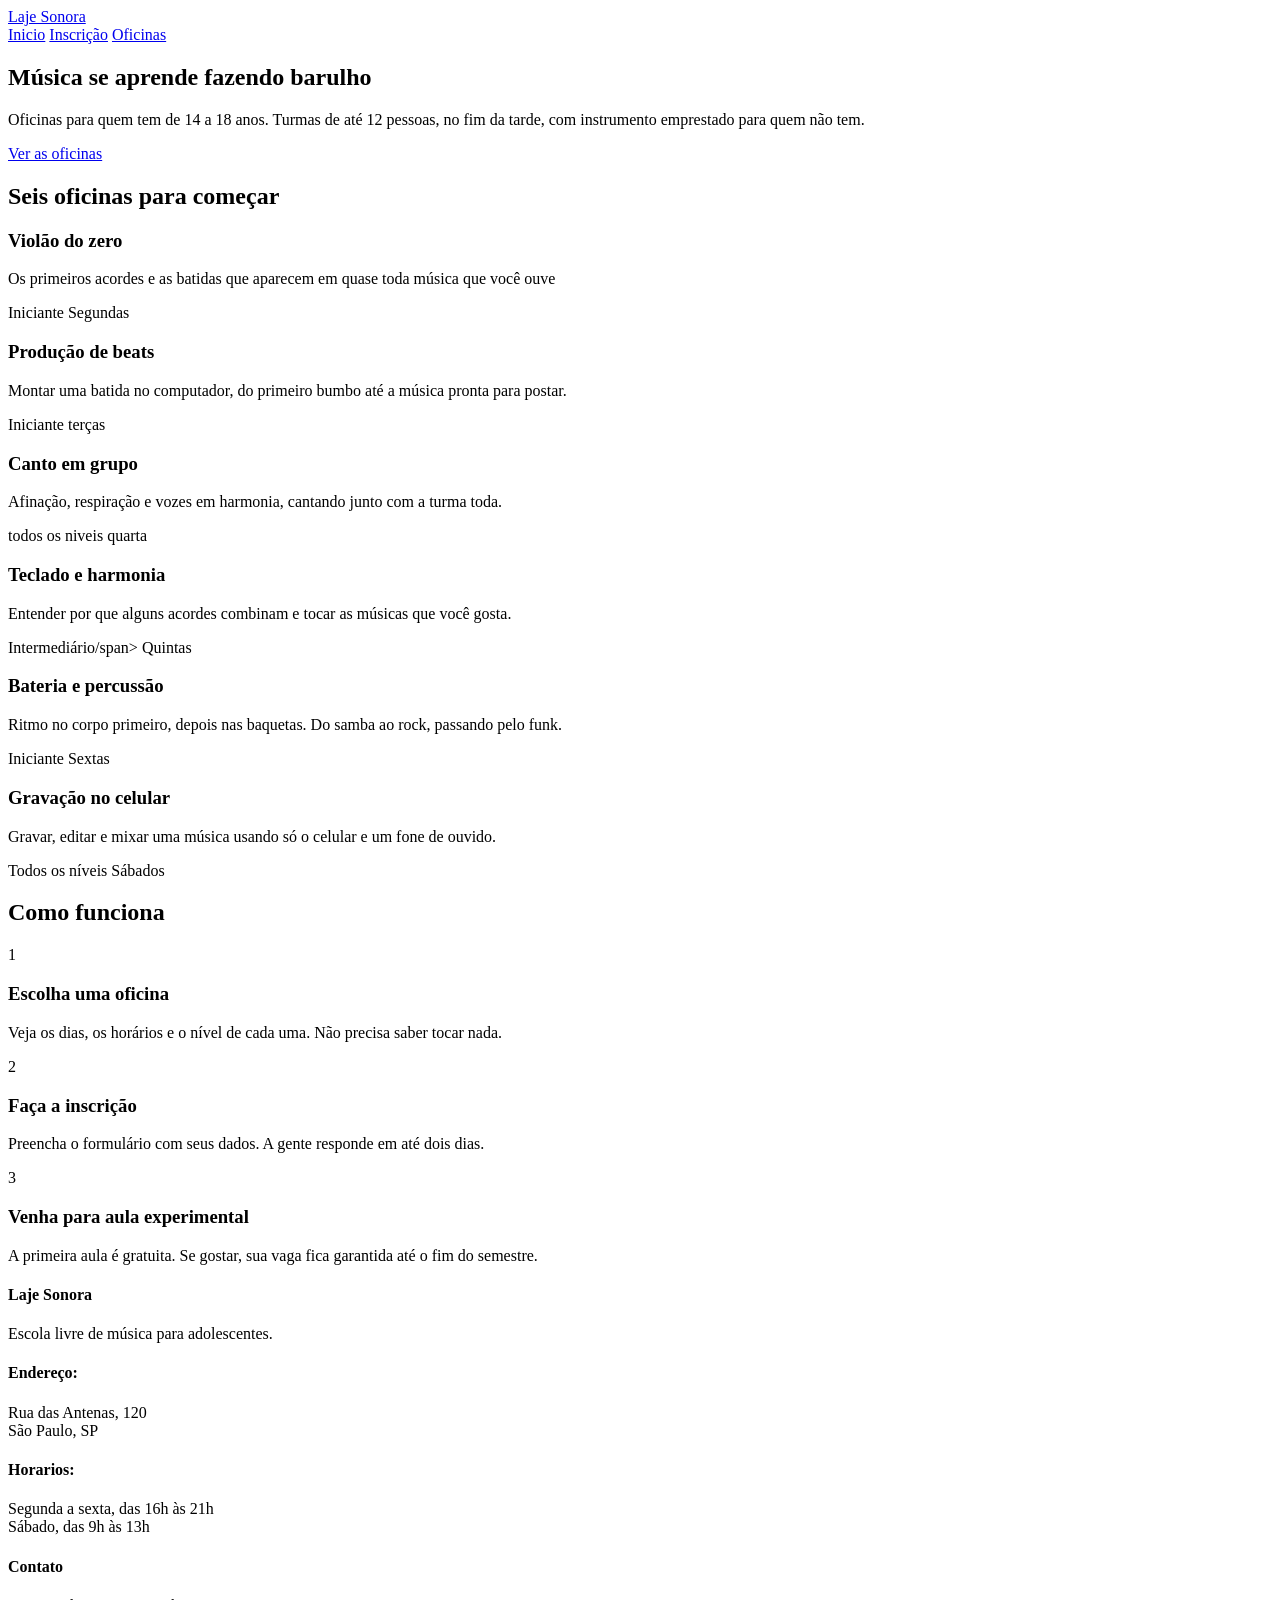
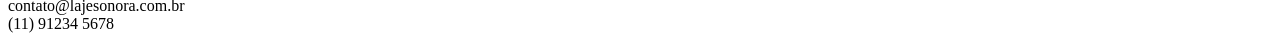
==== index.html @ 5760afb1 "Initial commit" ====
<!DOCTYPE html>
<html lang="pt-br">
<head>
    <meta charset="UTF-8">
    <meta name="viewport" content="width=device-width, initial-scale=1.0">

<link rel="preconnect" href="https://fonts.googleapis.com">
<link rel="preconnect" href="https://fonts.gstatic.com" crossorigin>
<link href="https://fonts.googleapis.com/css2?family=Archivo:ital,wght@0,100..900;1,100..900&family=Big+Shoulders:opsz,wght@10..72,100..900&display=swap" rel="stylesheet">

    <link rel="stylesheet" href="index.css">
    <title>Laje Sonora | Início</title>
    
</head>
<body>
    <header class="conteudo topo">
        <a href="index.html" class="logo">Laje Sonora</a>

        <nav class="menu">
            <a class="atual" href="./index.html">Inicio</a>
            <a href="./inscricao.html">Inscrição</a>
            <a href="./oficinas.html">Oficinas</a>
        </nav>
    </header>

    <main>
        <section class="conteudo cartazes">
            <div class="cartaz cartaz-principal">
                <h1>Música se aprende fazendo barulho</h1>
            </div>
            <div class="cartaz cartaz-lateral">
                <p>Oficinas para quem tem de 14 a 18 anos. Turmas de até 12 pessoas, no fim da tarde, com instrumento emprestado para quem não tem.</p>
                <a href="./oficinas.html" class="botao">Ver as oficinas</a>
            </div>
        </section>
        <section class="conteudo secao">
            <h2 class="titulo-secao">Seis oficinas para começar</h2>
            <div class="cards">
                <article class="card">
                    <div class="foto foto-azul"></div>
                    <div class="card-texto">
                        <h3>Violão do zero</h3>
                        <p> Os primeiros acordes e as batidas que aparecem em quase toda música que você ouve</p>
                        <div class="card-info">
                            <span>Iniciante</span>
                            <span>Segundas</span>
                        </div>
                    </div>
                </article>
                <div class="cards">
                    <article class="card">
                        <div class="foto-amarela"></div>
                        <div class="card-texto">
                            <h3>Produção de beats</h3>
                            <p>Montar uma batida no computador, do primeiro bumbo até a música pronta para postar.</p>
                            <div class="card-info">
                                <span>Iniciante</span>
                                <span>terças</span>
                            </div>
                        </div>
                    </article>
                    <div class="cards">
                        <article class="card">
                            <div class="foto-tinta"></div>
                            <div class="card-texto">
                                <h3>Canto em grupo</h3>
                                <p>Afinação, respiração e vozes em harmonia, cantando junto com a turma toda.</p>
                                <div class="card-info">
                                    <span>todos os niveis</span>
                                    <span>quarta</span>
                                </div>
                            </div>
                        </article>
                        <div class="cards">
                            <article class="card">
                                <div class="foto"></div>
                                <div class="card-texto">
                                    <h3>Teclado e harmonia</h3>
                                    <p>Entender por que alguns acordes combinam e tocar as músicas que você gosta.</p>
                                    <div class="card-info">
                                        <span>Intermediário/span>
                                        <span>Quintas</span>
                                    </div>
                                </div>
                            </article>
                            <div class="cards">
                                <article class="card">
                                    <div class="foto-azul"></div>
                                    <div class="card-texto">
                                        <h3>Bateria e percussão</h3>
                                        <p>Ritmo no corpo primeiro, depois nas baquetas. Do samba ao rock, passando pelo funk.</p>
                                        <div class="card-info">
                                            <span>Iniciante<span>
                                            <span>Sextas</span>
                                        </div>
                                    </div>
                                </article>
                                <div class="cards">
                                    <article class="card">
                                        <div class="foto-amarela"></div>
                                        <div class="card-texto">
                                            <h3>Gravação no celular</h3>
                                            <p>Gravar, editar e mixar uma música usando só o celular e um fone de ouvido.</p>
                                            <div class="card-info">
                                                <span>Todos os níveis<span>
                                                <span>Sábados</span>
                                            </div>
                                        </div>
                                    </article>
            </div>
        </section>
        <section class="conteudo secao ">
            <h2 class="titulo-secao">Como funciona</h2>
            <div class="passos">
                <div class="passo">
                    <p class="passo-numero">1</p>
                    <h3>Escolha uma oficina</h3>
                    <p>Veja os dias, os horários e o nível de cada uma. Não precisa saber tocar nada.</p>
                </div>
                <div class="passo">
                    <p class="passo-numero">2</p>
                    <h3>Faça a inscrição</h3>
                    <p>Preencha o formulário com seus dados. A gente responde em até dois dias.</p>
                </div>
                <div class="passo">
                    <p class="passo-numero">3</p>
                    <h3>Venha para aula experimental</h3>
                    <p>A primeira aula é gratuita. Se gostar, sua vaga fica garantida até o fim do semestre.</p>
                </div>
            </div>
        </section>
    </main>
    <footer class="radape">
        <div class="conteudo-rodape-colunas">
            <div class="rodape-coluna">
                <h4>Laje Sonora</h4>
                <p>Escola livre de música para adolescentes.</p>
            </div>
            <div class="rodape-coluna">
                <h4>Endereço:</h4>
                <p>Rua das Antenas, 120  <br>São Paulo, SP</p>
            </div>
            <div class="rodape-coluna">
                <h4>Horarios:</h4>
                <p>Segunda a sexta, das 16h às 21h <br>Sábado, das 9h às 13h</p>
            </div>
            <div class="rodape-coluna">
                <h4>Contato</h4>
                <p>contato@lajesonora.com.br <br>(11) 91234 5678</p>
            </div>
        </div>

    </footer>
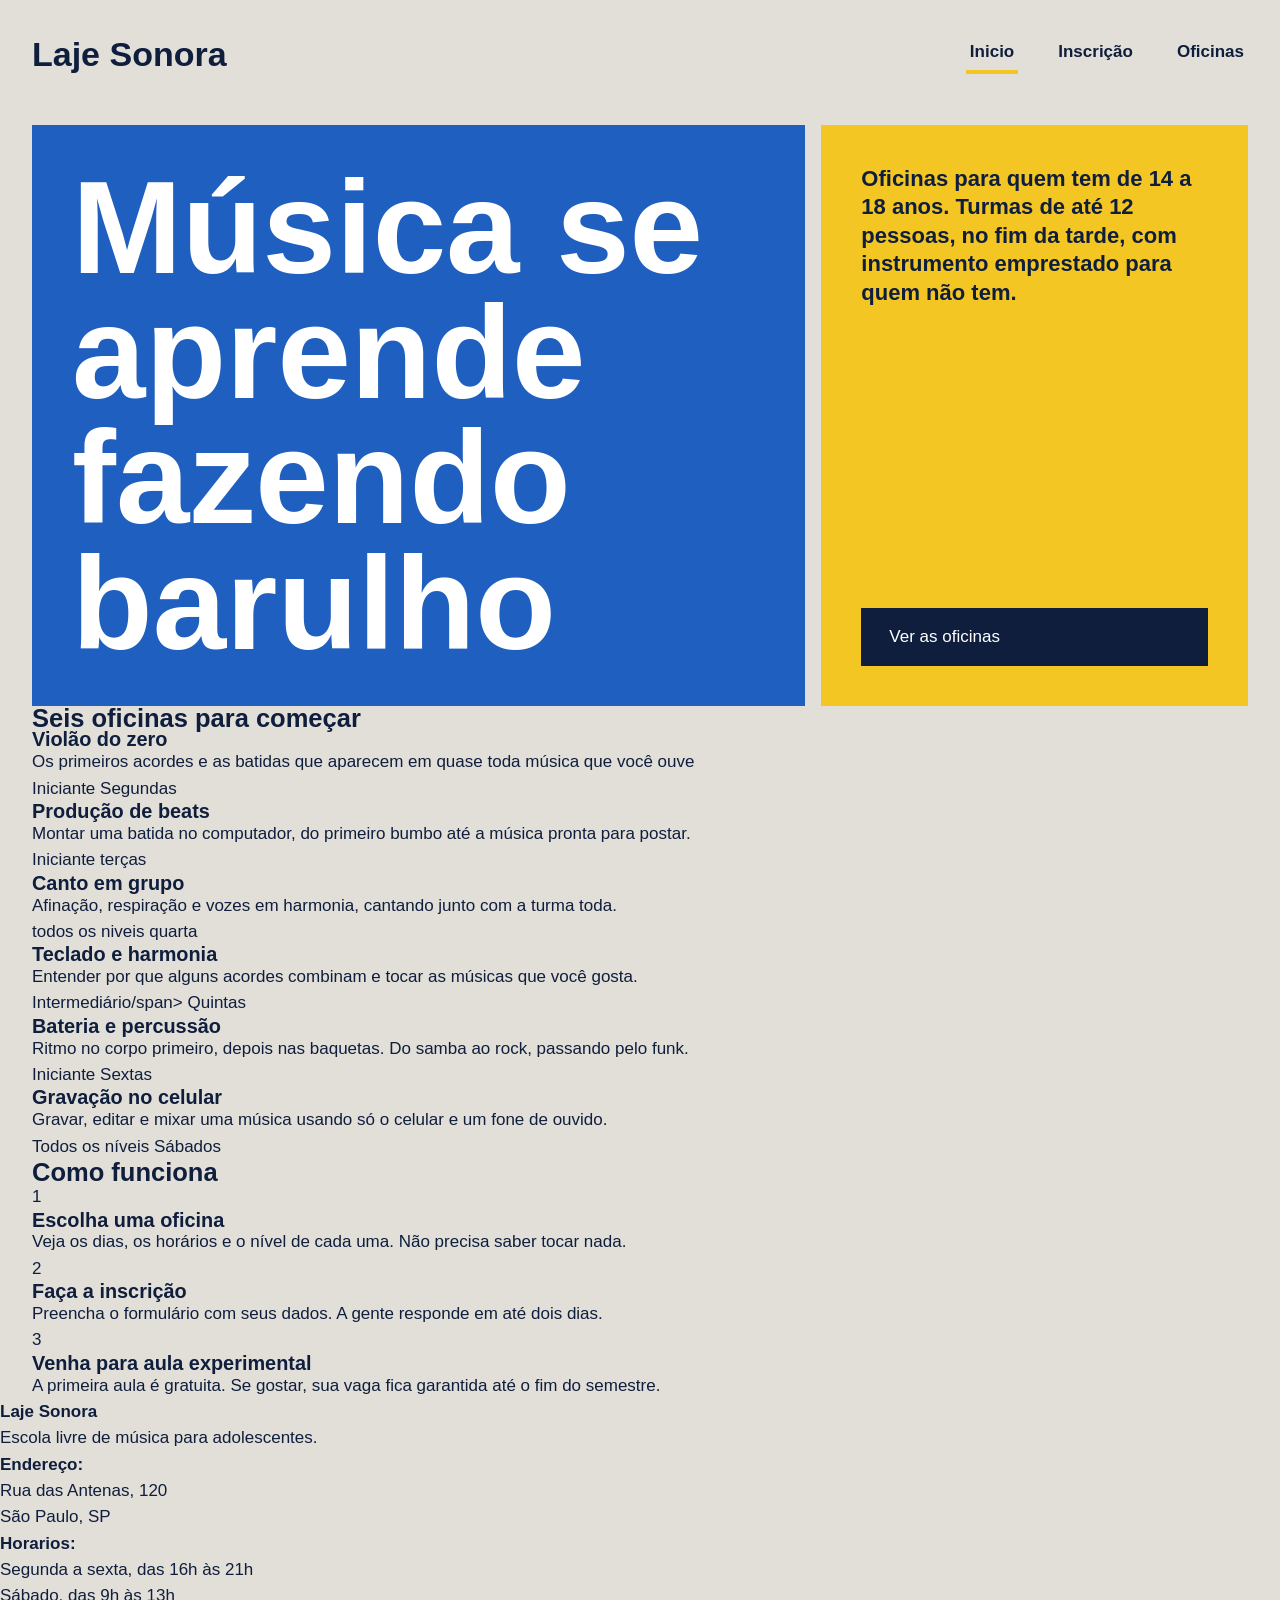
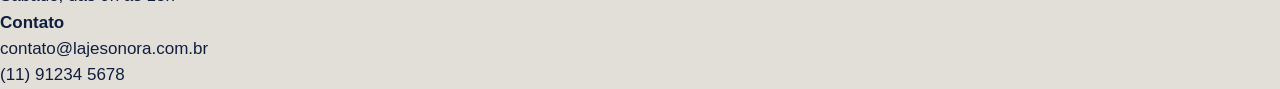
==== commit e133fa57: "cartazes do topo" ====
--- a/index.html
+++ b/index.html
@@ -130,7 +130,7 @@
             </div>
         </section>
     </main>
-    <footer class="radape">
+    <footer class="rodape">
         <div class="conteudo-rodape-colunas">
             <div class="rodape-coluna">
                 <h4>Laje Sonora</h4>
--- a/index.css
+++ b/index.css
@@ -0,0 +1,120 @@
+*{
+    margin: 0;
+    padding: 0;
+    box-sizing: border-box;
+}
+:root{
+    --concreto: #E2DFD8;
+    --concreto-escuro: #CBC7BE;
+    --tinta: #0F1E3D;
+    --caixa-dagua: #1F5FBF;
+    --fita: #F3C623;
+    --branco: #FFFFFF;
+
+    --fonte-cartaz: "Big Shoulders", "Arial Narrow", sans-serif;
+    --fonte-texto:"Archivo", Arial, sans-serif;
+}
+body{
+    background: var(--concreto);
+    color: var(--tinta);
+    font-family: var(--fonte-texto);
+    font-size: 17px;
+    line-height: 1.55;
+}
+a{
+    color: inherit;
+}
+h1, h2, h3{
+    font-family: var(--fonte-cartaz);
+    font-weight: 900;
+    line-height: 0.95;
+}
+.conteudo{
+    max-width: 1200;
+    margin-inline: auto;
+    padding-inline: 32px;
+}
+.topo{
+    padding-block: 28px;
+    justify-content: space-between;
+    align-items: center;
+    display: flex
+}
+.logo{
+    font: var(--fonte-cartaz);
+    font-size: 34px;
+    font-weight: 900;
+    text-decoration: none;
+}
+.menu{
+    display: flex;
+    gap: 36px;
+
+}
+.menu a{
+    font-weight: 900;
+    text-decoration: none;
+    padding: 4px;
+    border-bottom: 4px solid transparent;
+}
+
+.menu a:hover{
+    border-bottom-color: var(--tinta);
+}
+
+.menu a.atual{
+    border-bottom-color:var(--fita) ;
+}
+
+.cartazes{
+    margin-top: 16px;
+    display: flex;
+    flex-direction: row;
+    gap: 16px;
+}
+
+.cartaz{
+    padding: 40px;
+}
+
+.cartaz-principal{
+    background-color: var(--caixa-dagua);
+    color: var(--branco);
+    flex: 2;
+}
+
+.cartaz-principal h1{
+    font-size: 132px;
+    max-width: 9ch;
+}
+.cartaz-lateral{
+    background-color: var(--fita);
+    flex: 1;
+    display: flex;
+    flex-direction: column;
+    justify-content: space-between;
+    gap: 32px;
+}
+
+.cartaz-lateral p{
+    font-size: 22px;
+    font-weight: 600;
+    line-height: 1.3;
+    align-items: flex-start;
+}
+
+.botao{
+    background-color: var(--tinta);
+    color: var(--branco);
+    font-weight: 700;
+    text-decoration: none;
+    padding: 16px 28px;
+    border: none;
+    font: var(--fonte-texto);
+    font-size: 17px;
+    cursor: pointer;
+}
+
+.botao:hover{
+    background-color: var(--caixa-dagua);
+}
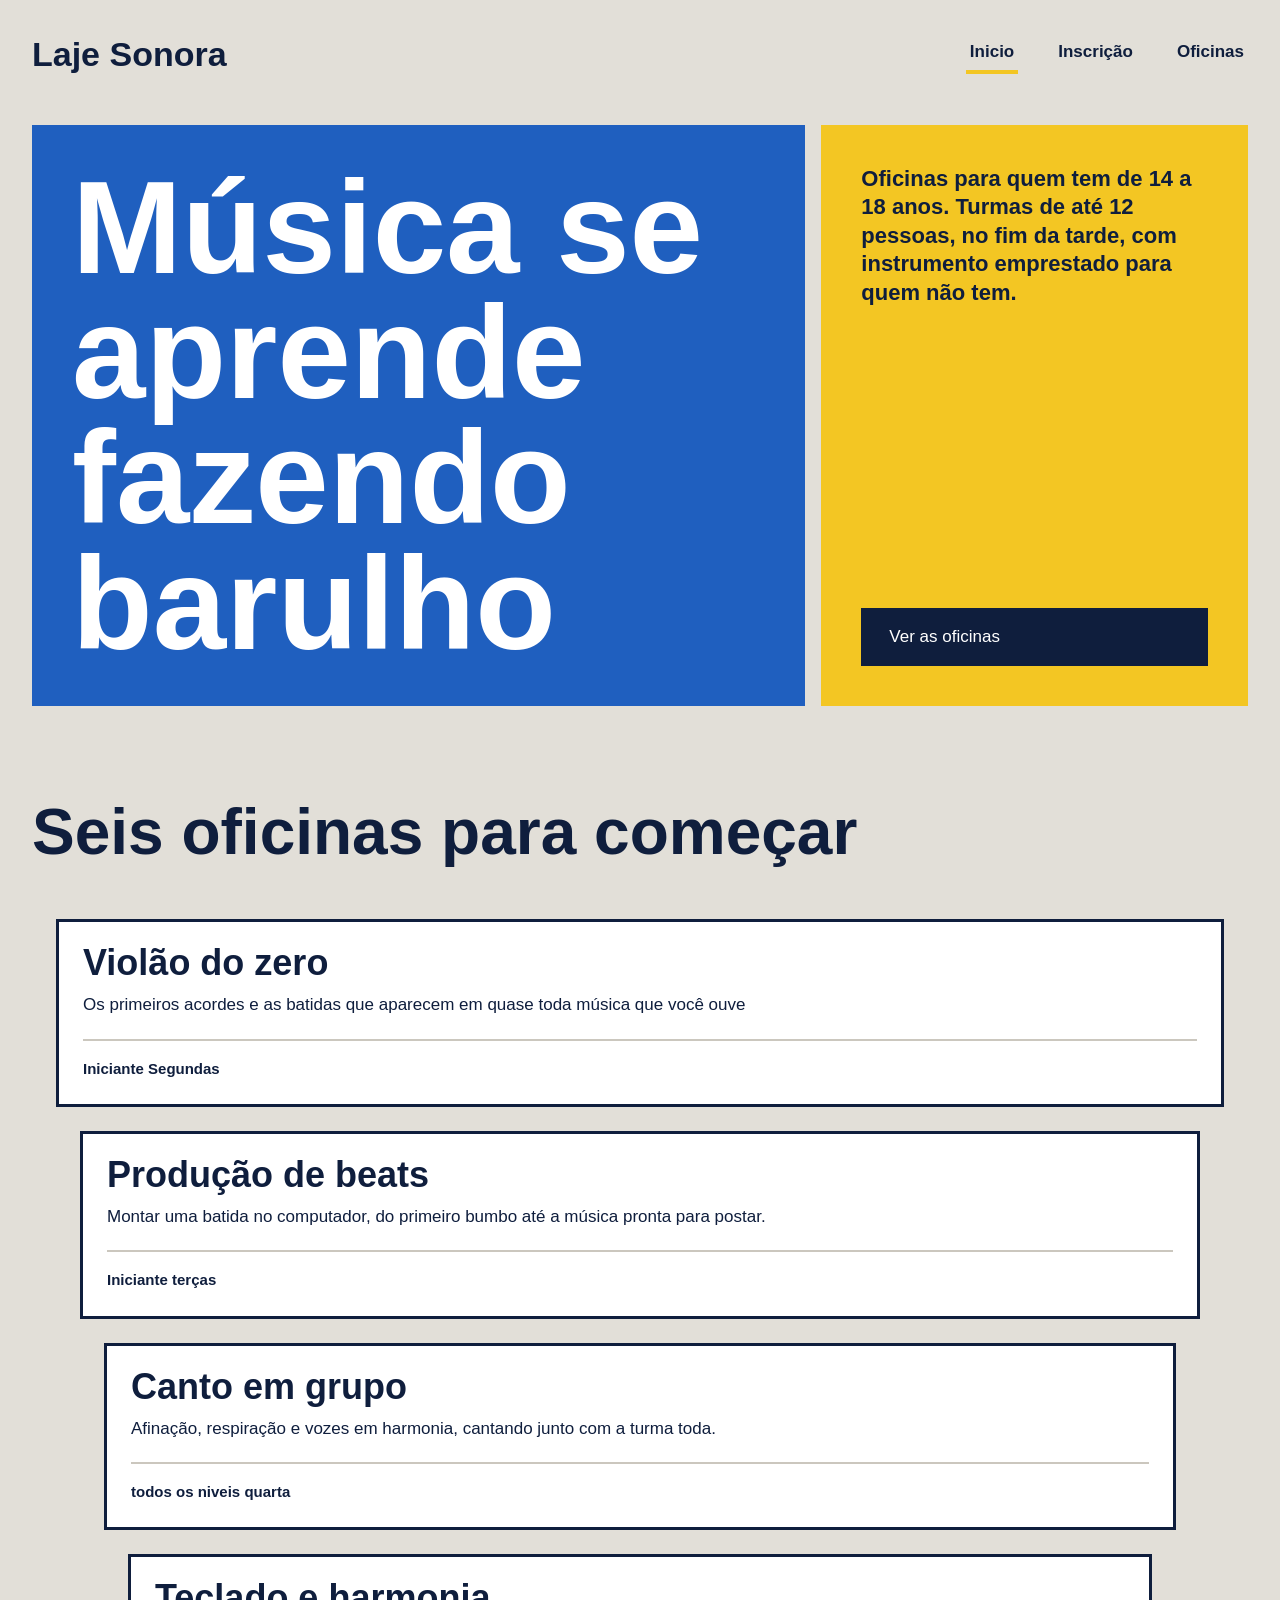
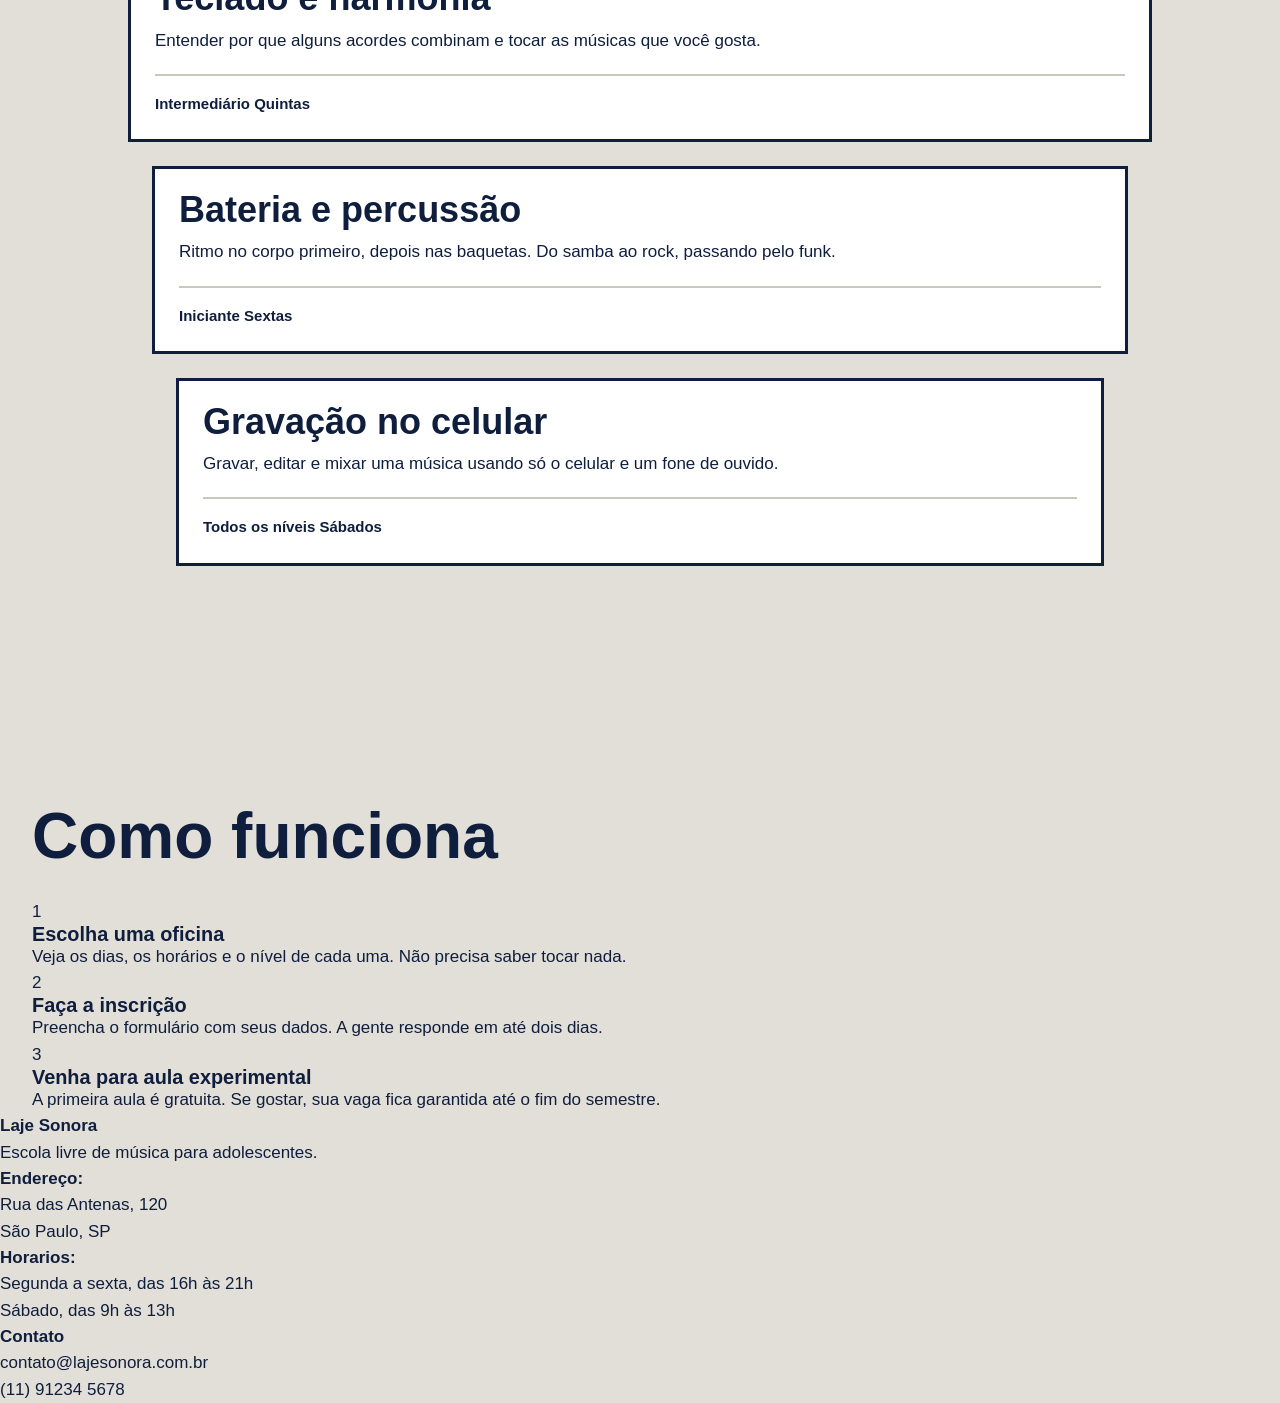
==== commit fa3810df: "Cards das oficinas" ====
--- a/index.html
+++ b/index.html
@@ -78,7 +78,7 @@
                                     <h3>Teclado e harmonia</h3>
                                     <p>Entender por que alguns acordes combinam e tocar as músicas que você gosta.</p>
                                     <div class="card-info">
-                                        <span>Intermediário/span>
+                                        <span>Intermediário</span>
                                         <span>Quintas</span>
                                     </div>
                                 </div>
--- a/index.css
+++ b/index.css
@@ -117,4 +117,61 @@
 
 .botao:hover{
     background-color: var(--caixa-dagua);
+}
+.secao{
+    margin-top: 96px;
+}
+
+.titulo-secao{
+    font-size: 64px;
+    margin-bottom: 32px;
+}
+
+.cards{
+    flex-wrap: wrap;
+    padding: 24px;
+
+}
+
+.card{
+    background-color: var(--branco);
+    border: 3px solid var(--tinta);
+    flex: 1 1 340px;
+}
+
+.car.foto{
+    height: 170px;
+}
+
+.foto{
+    background-color: var(--concreto-escuro);
+}
+
+.foto-azul {
+    background-color: var(--caixa-dagua);
+}
+
+.foto-amarela{
+    background-color: var(--fita);
+} 
+
+.foto-tinta{
+    background-color: var(--tinta);
+}
+
+.card-texto{
+    padding: 24px;
+}
+
+.card h3{
+    font-size: 36px;
+    margin-bottom: 12px;
+}
+
+.card-info{
+    margin-top: 20px;
+    padding-top: 16px;
+    border-top: 2px solid var(--concreto-escuro);
+    font-weight: 600;
+    font-size: 15px;
 }
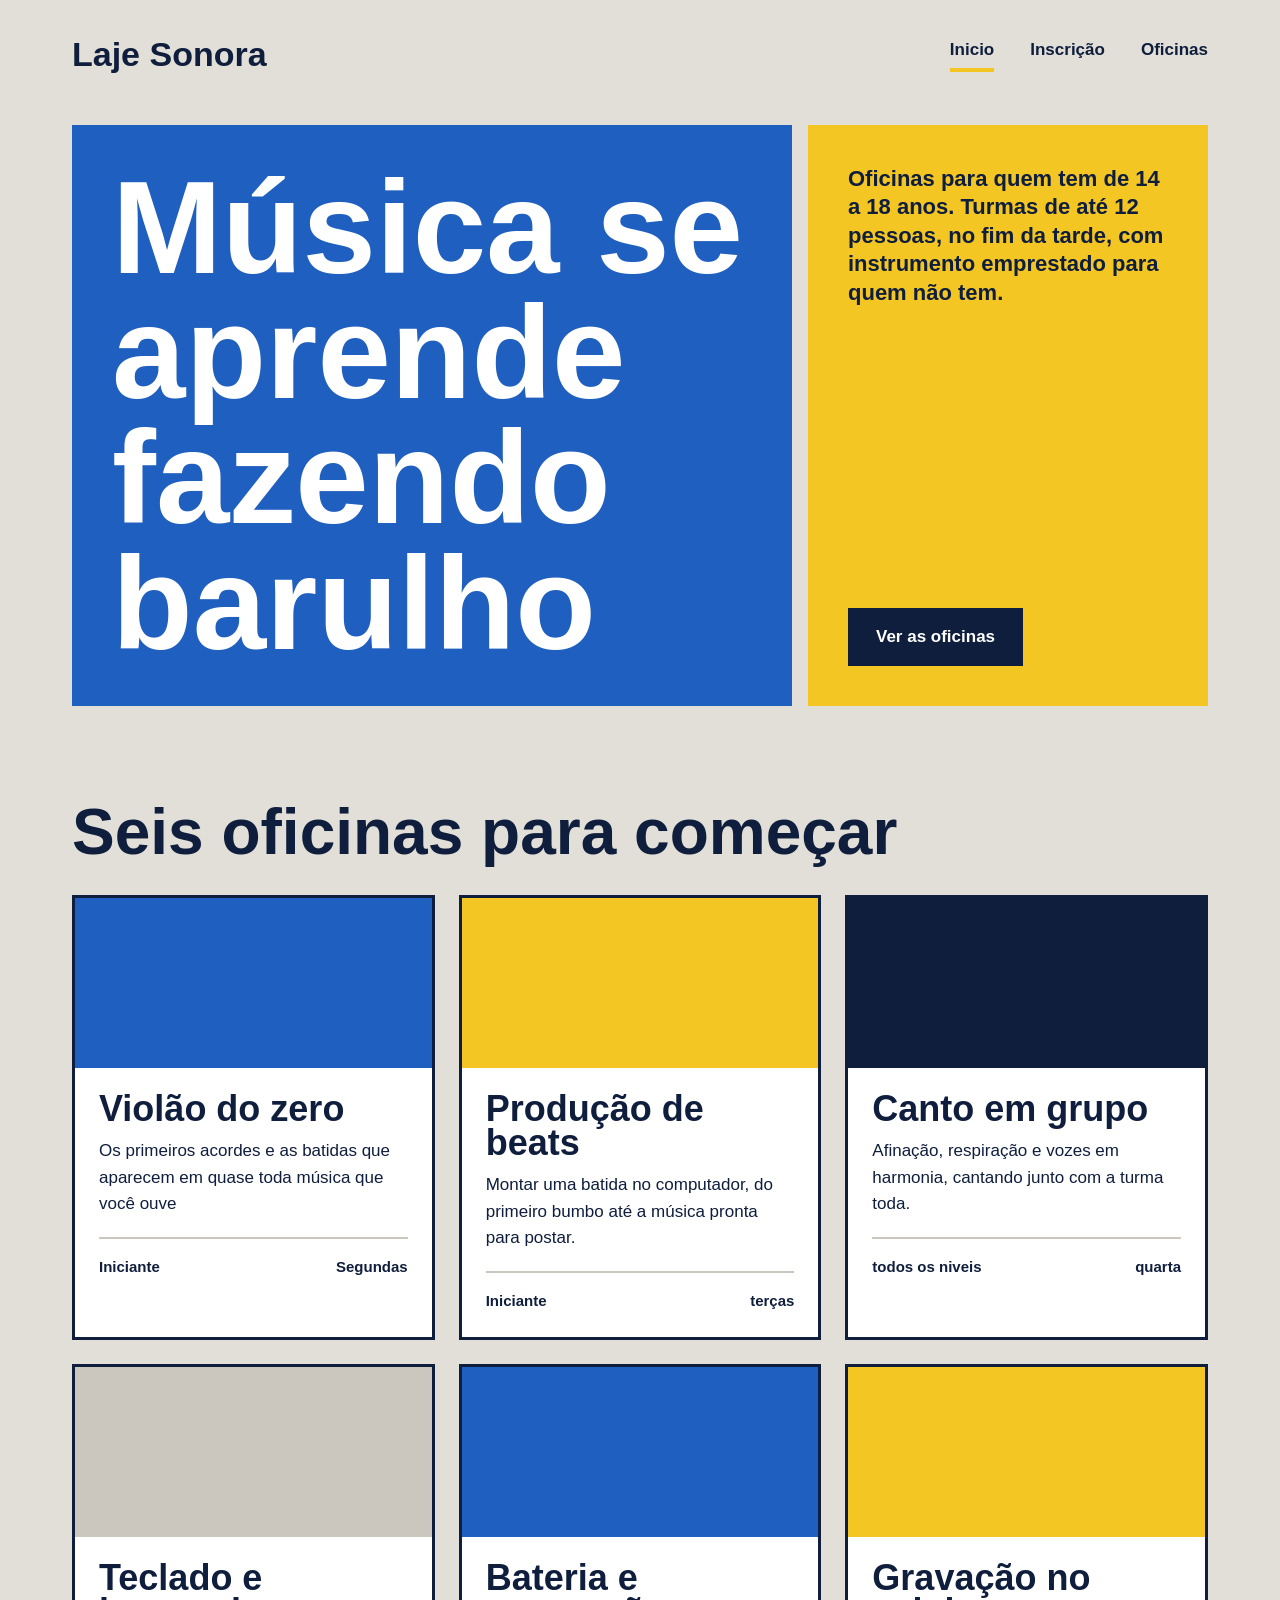
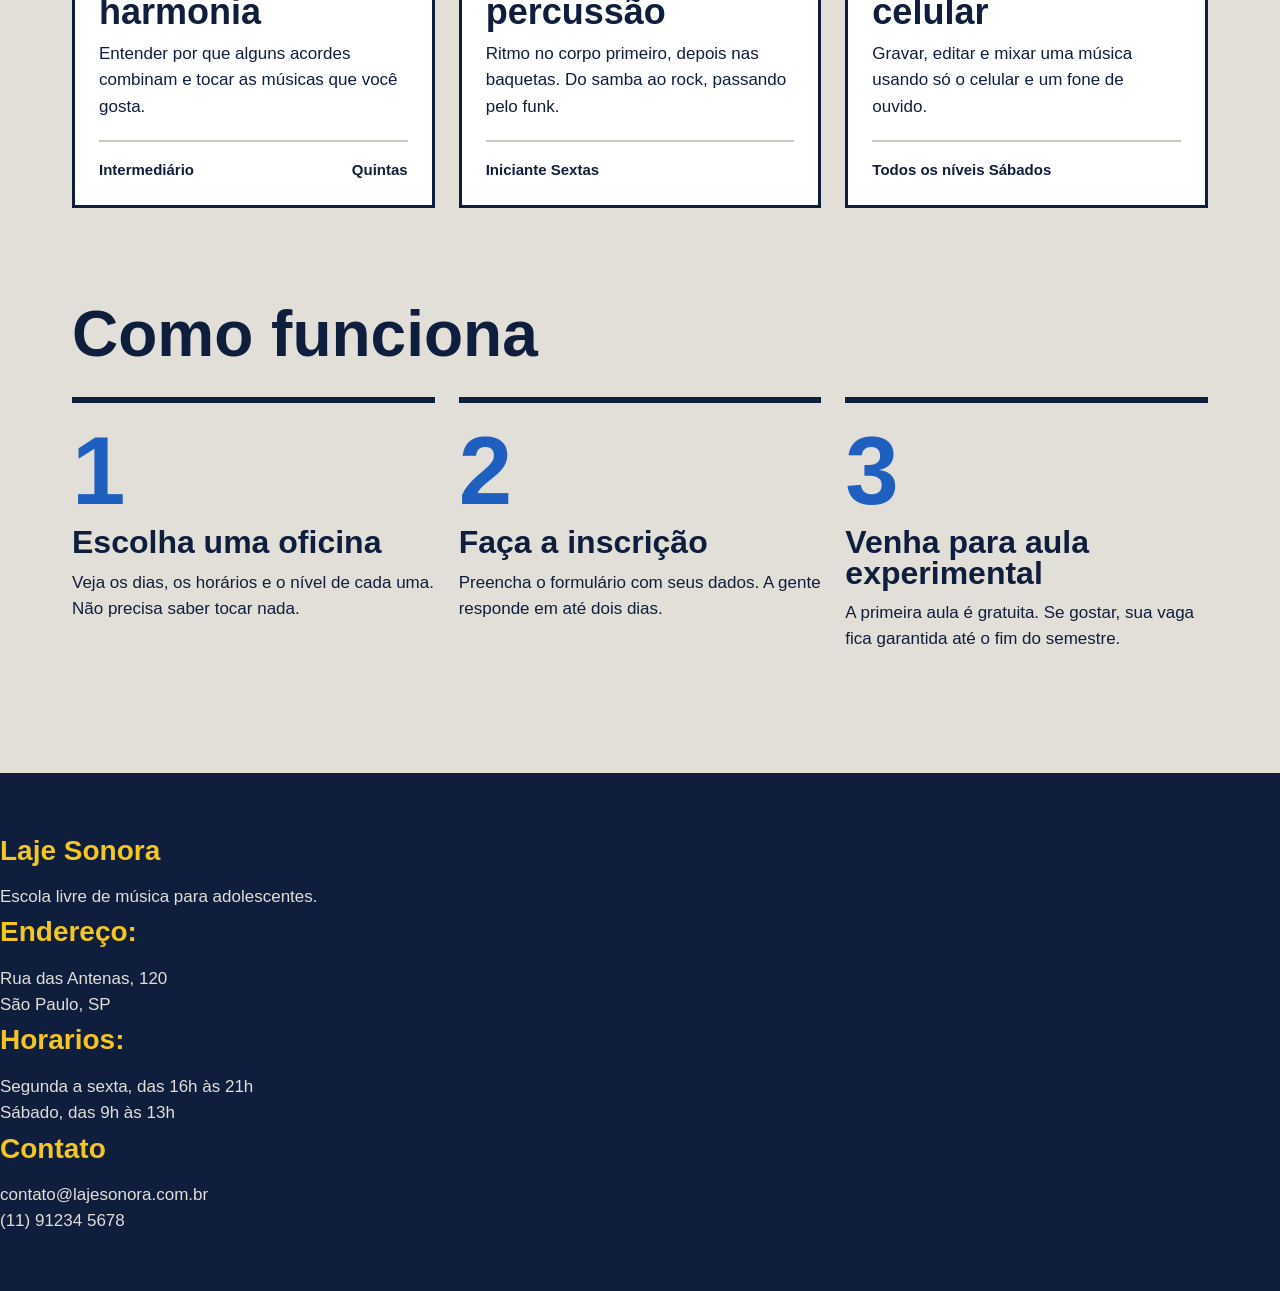
==== commit 72d45084: "Página inicial pronta" ====
--- a/index.html
+++ b/index.html
@@ -47,9 +47,8 @@
                         </div>
                     </div>
                 </article>
-                <div class="cards">
                     <article class="card">
-                        <div class="foto-amarela"></div>
+                        <div class="foto foto-amarela"></div>
                         <div class="card-texto">
                             <h3>Produção de beats</h3>
                             <p>Montar uma batida no computador, do primeiro bumbo até a música pronta para postar.</p>
@@ -59,9 +58,8 @@
                             </div>
                         </div>
                     </article>
-                    <div class="cards">
                         <article class="card">
-                            <div class="foto-tinta"></div>
+                            <div class="foto foto-tinta"></div>
                             <div class="card-texto">
                                 <h3>Canto em grupo</h3>
                                 <p>Afinação, respiração e vozes em harmonia, cantando junto com a turma toda.</p>
@@ -71,7 +69,6 @@
                                 </div>
                             </div>
                         </article>
-                        <div class="cards">
                             <article class="card">
                                 <div class="foto"></div>
                                 <div class="card-texto">
@@ -83,9 +80,8 @@
                                     </div>
                                 </div>
                             </article>
-                            <div class="cards">
                                 <article class="card">
-                                    <div class="foto-azul"></div>
+                                    <div class="foto foto-azul"></div>
                                     <div class="card-texto">
                                         <h3>Bateria e percussão</h3>
                                         <p>Ritmo no corpo primeiro, depois nas baquetas. Do samba ao rock, passando pelo funk.</p>
@@ -95,9 +91,8 @@
                                         </div>
                                     </div>
                                 </article>
-                                <div class="cards">
                                     <article class="card">
-                                        <div class="foto-amarela"></div>
+                                        <div class="foto foto-amarela"></div>
                                         <div class="card-texto">
                                             <h3>Gravação no celular</h3>
                                             <p>Gravar, editar e mixar uma música usando só o celular e um fone de ouvido.</p>
--- a/index.css
+++ b/index.css
@@ -3,7 +3,8 @@
     padding: 0;
     box-sizing: border-box;
 }
-:root{
+
+:root {
     --concreto: #E2DFD8;
     --concreto-escuro: #CBC7BE;
     --tinta: #0F1E3D;
@@ -12,64 +13,71 @@
     --branco: #FFFFFF;
 
     --fonte-cartaz: "Big Shoulders", "Arial Narrow", sans-serif;
-    --fonte-texto:"Archivo", Arial, sans-serif;
+    --fonte-texto: "Archivo", Arial, sans-serif;
 }
-body{
+
+body {
     background: var(--concreto);
     color: var(--tinta);
     font-family: var(--fonte-texto);
     font-size: 17px;
     line-height: 1.55;
 }
-a{
+
+a {
     color: inherit;
 }
-h1, h2, h3{
+
+h1, h2, h3 {
     font-family: var(--fonte-cartaz);
     font-weight: 900;
     line-height: 0.95;
+
 }
+
 .conteudo{
-    max-width: 1200;
+    max-width: 1200px;
     margin-inline: auto;
     padding-inline: 32px;
 }
+
 .topo{
     padding-block: 28px;
+    display: flex;
     justify-content: space-between;
     align-items: center;
-    display: flex
 }
+
 .logo{
-    font: var(--fonte-cartaz);
+    font-family: var(--fonte-cartaz);
     font-size: 34px;
     font-weight: 900;
     text-decoration: none;
 }
+
 .menu{
     display: flex;
     gap: 36px;
+}
 
-}
 .menu a{
-    font-weight: 900;
+    font-weight: 600;
     text-decoration: none;
-    padding: 4px;
+    padding-bottom: 4px;
     border-bottom: 4px solid transparent;
 }
 
-.menu a:hover{
+.menu a:hover {
     border-bottom-color: var(--tinta);
 }
 
 .menu a.atual{
-    border-bottom-color:var(--fita) ;
+    border-bottom-color: var(--fita);
 }
 
-.cartazes{
+.cartazes {
     margin-top: 16px;
     display: flex;
-    flex-direction: row;
     gap: 16px;
 }
 
@@ -78,7 +86,7 @@
 }
 
 .cartaz-principal{
-    background-color: var(--caixa-dagua);
+    background: var(--caixa-dagua);
     color: var(--branco);
     flex: 2;
 }
@@ -87,91 +95,80 @@
     font-size: 132px;
     max-width: 9ch;
 }
-.cartaz-lateral{
-    background-color: var(--fita);
+
+.cartaz-lateral {
+    background: var(--fita);
     flex: 1;
     display: flex;
     flex-direction: column;
     justify-content: space-between;
     gap: 32px;
+    align-items: flex-start;
 }
 
 .cartaz-lateral p{
     font-size: 22px;
     font-weight: 600;
     line-height: 1.3;
-    align-items: flex-start;
 }
 
 .botao{
-    background-color: var(--tinta);
+    background: var(--tinta);
     color: var(--branco);
     font-weight: 700;
     text-decoration: none;
     padding: 16px 28px;
     border: none;
-    font: var(--fonte-texto);
     font-size: 17px;
+    font-family: var(--fonte-texto);
     cursor: pointer;
 }
 
-.botao:hover{
-    background-color: var(--caixa-dagua);
-}
-.secao{
-    margin-top: 96px;
+.botao:hover {
+    background: var(--caixa-dagua);
 }
 
-.titulo-secao{
-    font-size: 64px;
-    margin-bottom: 32px;
+
+.secao { margin-top: 96px; }
+.titulo-secao { font-size: 64px; margin-bottom: 32px; }
+.cards { display: flex; flex-wrap: wrap; gap: 24px; }
+.card { background-color: var(--branco); border: 3px solid var(--tinta); flex: 1 1 340px; }
+.card .foto { height: 170px; }
+ 
+.foto { background-color: var(--concreto-escuro); }
+.foto-azul { background-color: var(--caixa-dagua); }
+.foto-amarela { background-color: var(--fita); }
+.foto-tinta { background-color: var(--tinta); }
+ 
+.card-texto { padding: 24px; }
+.card h3 { font-size: 36px; margin-bottom: 12px; }
+.card-info { margin-top: 20px; padding-top: 16px; border-top: 2px solid var(--concreto-escuro); font-weight: 600; font-size: 15px; display: flex; justify-content: space-between; }
+ 
+.passos { display: flex; gap: 24px; }
+.passo { border-top: 6px solid var(--tinta); padding-top: 20px; flex: 1; }
+.passo-numero { font-family: var(--fonte-cartaz); font-size: 96px; font-weight: 900; line-height: 1; color: var(--caixa-dagua); }
+.passo h3 { font-size: 32px; margin-block: 8px 12px; }
+ 
+.rodape { margin-top: 120px; background-color: var(--tinta); color: var(--concreto); padding-block: 56px; }
+.rodape-colunas { display: flex; gap: 40px; }
+.rodape-coluna { flex: 1; }
+.rodape h4 { font-family: var(--fonte-cartaz); font-size: 28px; color: var(--fita); margin-bottom: 12px; }
+ 
+
+.rodape-colunas {
+    display: flex;
+    gap: 40px;
 }
 
-.cards{
-    flex-wrap: wrap;
-    padding: 24px;
 
+.rodape-coluna {
+    flex: 1;
 }
 
-.card{
-    background-color: var(--branco);
-    border: 3px solid var(--tinta);
-    flex: 1 1 340px;
-}
 
-.car.foto{
-    height: 170px;
-}
-
-.foto{
-    background-color: var(--concreto-escuro);
-}
-
-.foto-azul {
-    background-color: var(--caixa-dagua);
-}
-
-.foto-amarela{
-    background-color: var(--fita);
-} 
-
-.foto-tinta{
-    background-color: var(--tinta);
-}
-
-.card-texto{
-    padding: 24px;
-}
-
-.card h3{
-    font-size: 36px;
+.rodape h4 {
+    font-family: var(--fonte-cartaz);
+    font-size: 28px;
+    color: var(--fita);
     margin-bottom: 12px;
-}
-
-.card-info{
-    margin-top: 20px;
-    padding-top: 16px;
-    border-top: 2px solid var(--concreto-escuro);
-    font-weight: 600;
-    font-size: 15px;
 }
